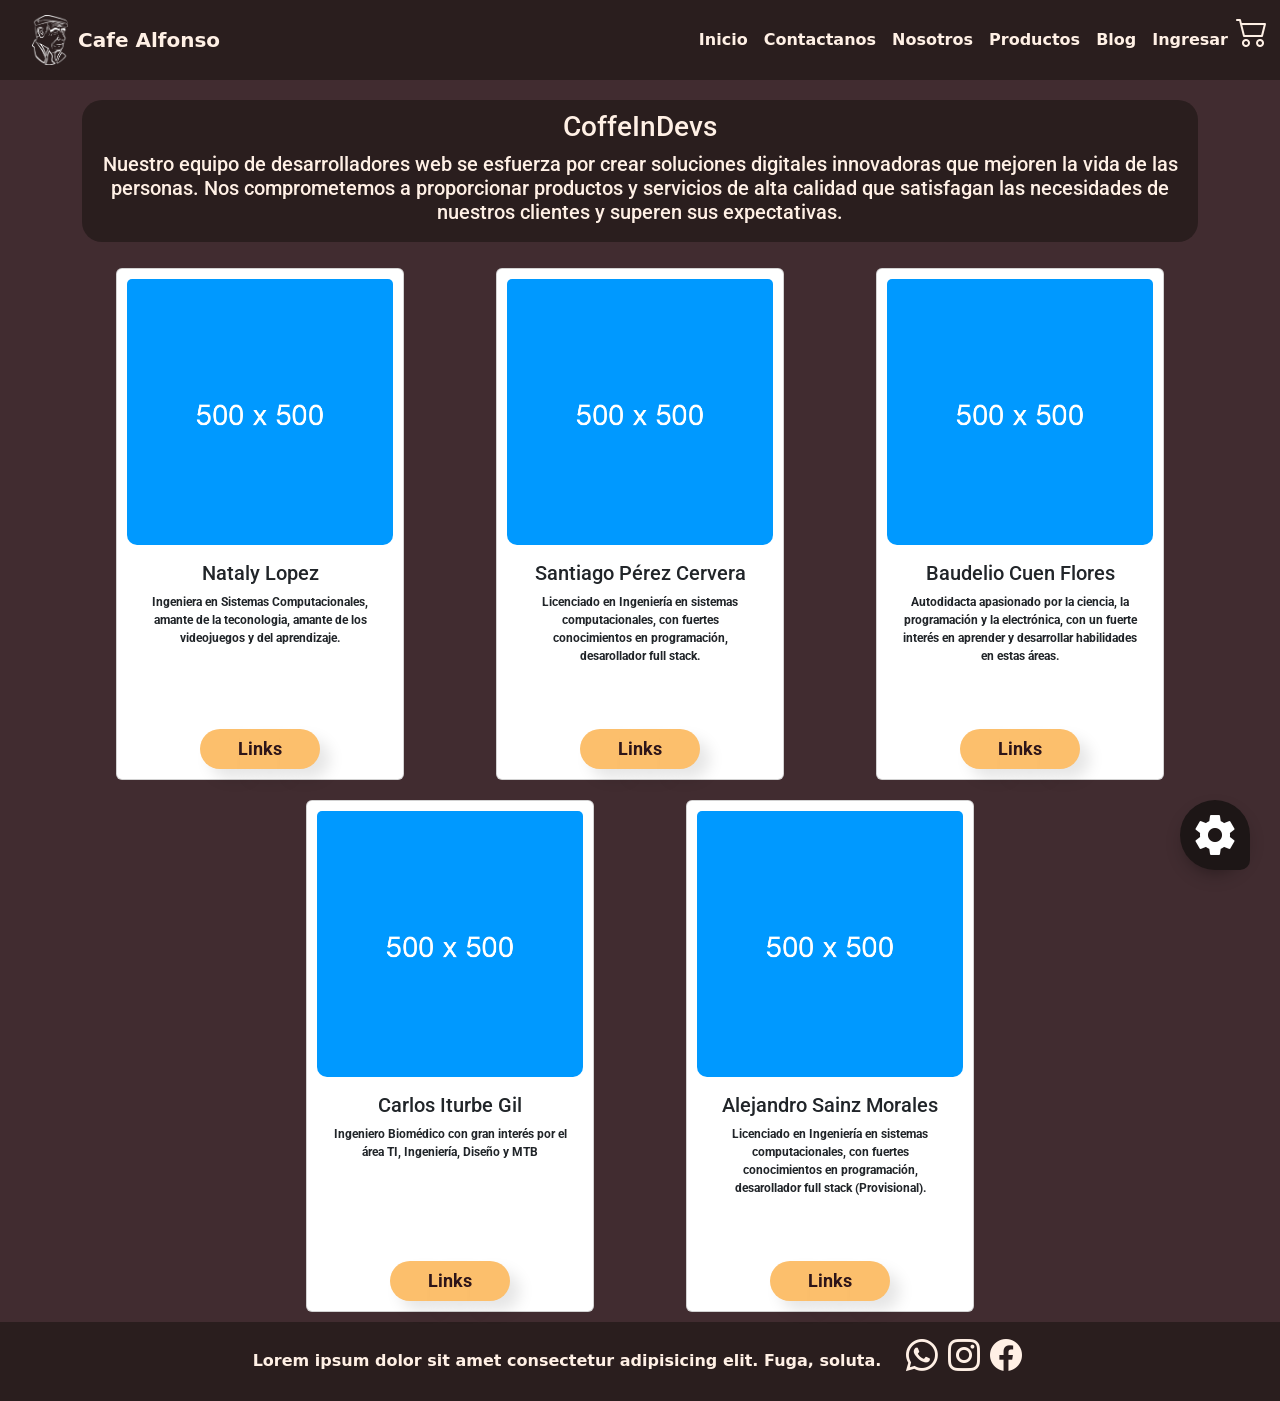
==== about.html @ beb1b1b4 "comentario link" ====
<!DOCTYPE html>
<html lang="en">

<head>
  <meta charset="UTF-8">
  <meta http-equiv="X-UA-Compatible" content="IE=edge">
  <meta name="viewport" content="width=device-width, initial-scale=1.0">

  <title>About</title>

  <!-- Bootstrap 5.3 -->
  <link href="https://cdn.jsdelivr.net/npm/bootstrap@5.3.0-alpha1/dist/css/bootstrap.min.css" rel="stylesheet"
    integrity="sha384-GLhlTQ8iRABdZLl6O3oVMWSktQOp6b7In1Zl3/Jr59b6EGGoI1aFkw7cmDA6j6gD" crossorigin="anonymous">

  <!-- Estilos CSS generales -->
  <link rel="stylesheet" href="styles/styles.css">

  <!-- Estilos CSS about -->
  <link rel="stylesheet" href="styles/about.css">

  <!-- Iconos bootstrap -->
  <!-- Example: <i class="bi-alarm"></i> -->
  <link rel="stylesheet" href="https://cdn.jsdelivr.net/npm/bootstrap-icons@1.3.0/font/bootstrap-icons.css">

  <!-- iconos font awesome -->
  <link rel="stylesheet" href="https://cdnjs.cloudflare.com/ajax/libs/font-awesome/6.3.0/css/all.min.css">
</head>

<body>

  <!-- div Navbar -->
  <div id="navbar"></div>

  <!-- div de titulo -->
  <div class="container container-about">
    <div class="row-title">
      <div class="col">
        <h3 id="title">CoffeInDevs</h1>
        <h5 id="subtitle">Nuestro equipo de desarrolladores web se esfuerza por crear soluciones digitales innovadoras que mejoren la vida de las personas. Nos comprometemos a proporcionar productos y servicios de alta calidad que satisfagan las necesidades de nuestros clientes y superen sus expectativas.</h3>
      </div>
    </div>
  </div>
  <!-- cierre div titulo -->

  <!-- Tarjetas de Participantes -->
  <div class="container container-about">
    <div class="row justify-content-center mt-3">
      <!-- carta de bootstrap Nataly -->
      <div class="col-lg-4 col-md-6 col-sm-12">
        <div class="card">
          <img src="./assets/img/500x500.png" class="card-img-top" alt="Imagen Nataly">
          <div class="card-body">
            <h5 class="card-title">Nataly Lopez</h5>
            <p class="card-text">Ingeniera en Sistemas Computacionales, amante de la teconologia, amante de los
              videojuegos y del aprendizaje.</p>
          </div>
          <!-- links -->
          <div class="links">
            <span>Links</span>
            <nav>
              <a href="https://github.com/nplopezs" target="_blank"><i class="fab fa-github"></i></a>
              <a href="https://www.linkedin.com/in/nataly-paulina-lopez-salazar/" target="_blank"><i class="fa-brands fa-linkedin"></i></a>
              <a href="https://github.com/nplopezs" target="_blank"><i class="fa-solid fa-link"></i></a>
            </nav>
          </div>
        </div>
      </div>

      <!-- carta de bootstrap Santiago-->
      <div class="col-lg-4 col-md-6 col-sm-12">
        <div class="card">
          <img src="./assets/img/500x500.png" class="card-img-top" alt="Imagen Santiago">
          <div class="card-body">
            <h5 class="card-title">Santiago Pérez Cervera</h5>
            <p class="card-text">Licenciado en Ingeniería en sistemas computacionales, con fuertes conocimientos en
              programación, desarollador full stack.
            </p>
          </div>

          <div class="links">
            <span>Links</span>
            <nav>
              <a href="https://github.com/SantiagoPerezCervera" target="_blank"><i class="fab fa-github"></i></a>
              <a href="https://www.linkedin.com/in/santiago-antonio-p%C3%A9rez-cervera/" target="_blank"><i class="fa-brands fa-linkedin"></i></a>
              <a href="https://github.com/SantiagoPerezCervera" target="_blank"><i class="fa-solid fa-link"></i></a>
            </nav>
          </div>
        </div>
      </div>

      <!-- carta de bootstrap Baudelio-->
      <div class="col-lg-4 col-md-6 col-sm-12">
        <div class="card">
          <img src="./assets/img/500x500.png" class="card-img-top" alt="Imagen Baudelio">
          <div class="card-body">
            <h5 class="card-title">Baudelio Cuen Flores</h5>
            <p class="card-text">Autodidacta apasionado por la ciencia, la programación y la electrónica, con un
              fuerte
              interés en aprender y desarrollar habilidades en estas áreas.</p>
          </div>

          <div class="links">
            <span>Links</span>
            <nav>
              <a href="https://github.com/baudeliocuen" target="_blank"><i class="fab fa-github"></i></a>
              <a href="https://www.linkedin.com/in/baudelio-cuen-205517265/" target="_blank"><i class="fa-brands fa-linkedin"></i></a>
              <a href="https://github.com/baudeliocuen" target="_blank"><i class="fa-solid fa-link"></i></a>
            </nav>
          </div>
        </div>
      </div>

      <!-- carta de bootstrap Carlos-->
      <div class="col-lg-4 col-md-6 col-sm-12">
        <div class="card">
          <img src="./assets/img/500x500.png" class="card-img-top" alt="Imagen Carlos">
          <div class="card-body">
            <h5 class="card-title">Carlos Iturbe Gil</h5>
            <p class="card-text">Ingeniero Biomédico con gran interés por el área TI, Ingeniería, Diseño y MTB</p>
          </div>
          
          <div class="links">
            <span>Links</span>
            <nav>
              <a href="https://github.com/megath12" target="_blank"><i class="fab fa-github"></i></a>
              <a href="https://www.linkedin.com/in/carlos-itgiv/" target="_blank"><i class="fa-brands fa-linkedin"></i></a>
              <a href="https://github.com/megath12" target="_blank"><i class="fa-solid fa-link"></i></a>
            </nav>
          </div>
        </div>
      </div>

        <!-- carta de bootstrap Alejandro-->
      <div class="col-lg-4 col-md-6 col-sm-12">
        <div class="card">
          <img src="./assets/img/500x500.png" class="card-img-top" alt="Imagen Alejandro">
          <div class="card-body">
            <h5 class="card-title">Alejandro Sainz Morales</h5>
            <p class="card-text">Licenciado en Ingeniería en sistemas computacionales, con fuertes conocimientos en
              programación, desarollador full stack (Provisional).</p>
          </div>
          
          <div class="links">
            <span>Links</span>
            <nav>
              <a href="https://github.com/AlexSainzM" target="_blank"><i class="fab fa-github"></i></a>
              <a href="https://www.linkedin.com/in/alejandro-sainz-ab5751137/" target="_blank"><i class="fa-brands fa-linkedin"></i></a>
              <a href="https://github.com/AlexSainzM" target="_blank"><i class="fa-solid fa-link"></i></a>
            </nav>
          </div>
        </div>
      </div>

    </div>
  </div><!-- cierre div Tarjetas de participantes-->

  <!-- Div footer -->
  <article></article>
  <div id="footer"></div>

  <!-- Script de about -->
  <script src="scripts/about.js"></script>

  <!-- Script para todos los archivos -->
  <script src="scripts/scripts.js"></script>

  <!-- Script Bootstrap 5.3 -->
  <script src="https://cdn.jsdelivr.net/npm/bootstrap@5.3.0-alpha1/dist/js/bootstrap.bundle.min.js"
    integrity="sha384-w76AqPfDkMBDXo30jS1Sgez6pr3x5MlQ1ZAGC+nuZB+EYdgRZgiwxhTBTkF7CXvN"
    crossorigin="anonymous"></script>
</body>

</html>
---- styles/styles.css ----
/* Cambiar o ocultar color del borde por defecto */
.border {
	border-color: red !important;
}

:root {
	--primary:#2a1e1e;
    --primary2:#412c30;
    --secondary:#EFB817;
    --secondary2:#fff0e5;
    --white:#FFFFFF;
    --black:#000000;
}

/* Aplicar estilo a todo elemento */
* {
	/* font-family: "Comic Sans MS", "Comic Sans"; */
    /* font-family: 'Ubuntu', sans-serif; */
	font-family: 'Playfair Display', ;
	font-weight: bold;

	/* debug */
	
	/* border: solid rgb(43, 255, 0) !important;
	color: rgb(255, 0, 0) !important;
	border-width: 1px !important; 
	background-color: white !important; */
}

/********************** BODY **********************/
body {
	/* Altura minima de toda la pantalla para que el footer este hasta abajo */
    min-height: 100vh;
    margin: 0;
	display: flex;
    flex-direction: column;
	background-color: var(--primary2);
}

/* Dummy div entre navbar y footter que se expande parue el */
article {
    flex: 1;
}


/********************** NAVBAR **********************/
.navbar {
	background-color: var(--primary);
}

.nav-link {
	color: var(--secondary2);
}

.nav-link:hover {
	color: var(--white);
}

.navbar-brand{
	color: var(--secondary2);
}

.navbar-brand:hover {
	color: #c5c5c5;
}

.nav-icon {
	color: var(--secondary2);
	font-size: 32px;
	margin-bottom: 16px;
}

.nav-icon:hover {
	color: var(--white);
}


/********************** FOOTER **********************/

/* Aplica estilo a la clase footer */
.footer {
	background-color: var(--primary);

	display: flex;

	flex-direction: row;

	padding: 5px;

	/* Central horizontal */
	margin: auto;
}

/* Contiene un div de texto y div de logos cambia a flex columna en anchos pequenos */
.footer .container {
	display: flex;

	/* Cuando el ancho se pequeno este valor cambia a column */
	flex-direction: row;

	/* Centra los hijos verticalmente */
	align-items: center;

	/* Magica linea que centra los hijos horizontalmente */
	justify-content: center;
}

/* Aplica estilo al texto en el footter */
.footer-text p {
	/* Centra horizontalmente el texto */
	text-align: center;

	/* Centra verticalmente el texto */
	margin: auto;
}

.footer-text {
	/* Color de texto */
	color: var(--secondary2);

	/* Sepracion entre el texto y los logos */
	margin-right: 20px;
}

.footer-logos {
	display: flex;
}

/* Iconos con link en el footer */
.footer a {
	color: var(--secondary2);
	font-size: 32px;
	margin: 5px;
	margin-bottom: 16px;
}

.footer a:hover {
	color: var(--white);
}

.navbar-brand {
	margin-left: 20px;
	display: flex;
}

.navbar-brand p {
	margin: auto;
	margin-left: 10px;
}



/* Footer responsivo */
@media (max-width: 600px) {
	.footer .container {
		flex-direction: column;
	}
}

@media (max-width: 350px) {
	.navbar-brand p {
		display: none;
	}
}



/* contendor general de todo el fab */
.fab-container {
    display: flex;
    flex-direction: column;
    justify-content: flex-end;
    align-items: center;
    user-select: none;
    position: fixed;
    bottom: 30px;
    right: 30px;
}

/* se expanda a toda la pantalla vertical para mantener el float button abierto */
.fab-container:hover {
    height: 100%;
}

/* mueve los iconos en zindex -1 para mostrarlos */
.fab-container:hover .sub-button:nth-child(2) {
    transform: translateY(-80px);
}
.fab-container:hover .sub-button:nth-child(3) {
    transform: translateY(-140px);
}
.fab-container:hover .sub-button:nth-child(4) {
    transform: translateY(-200px);
}
.fab-container:hover .sub-button:nth-child(5) {
    transform: translateY(-260px);
}
.fab-container:hover .sub-button:nth-child(6) {
    transform: translateY(-320px);
}

/* estilos boton principal */
.fab-container .fab {
    position: relative;
    height: 70px;
    width: 70px;
    background-color: #1d1616;
    border-radius: 50%;
    /* siempre por delante */
    z-index: 2;
}

/* que sera ::before? */
/* para que sirve inherit? me imagino que hereda el color de fondo?*/
/* diferencias entre absolute y relative */
/* esto es como un quadrante para hacer el diseño  */
.fab-container .fab::before {
    content: " ";
    /* 3 linea magicas que mueven el cuadrate a donde sea */
    position: absolute;
    bottom: 0;
    right: 0;
    height: 35px;
    width: 35px;
    background-color: inherit;
    /* que estilo eee */
    border-radius: 0 0 10px 0;
    z-index: -1;
}

/* estilos de botons principal */
.fab-container .fab .fab-content {
    display: flex;
    align-items: center;
    justify-content: center;
    height: 100%;
    width: 100%;
    border-radius: 50%;
}

/* icono princial estilos */
.fab-container .fab .fab-content .material-icons {
    color: white;
    font-size: 48px;
}

/* estilos de los botones ocultos */
.fab-container .sub-button {
    position: absolute;
    display: flex;
    align-items: center;
    justify-content: center;
    /* ni idea porque estan chuecos pero esta 2 lineas los arregla */
    bottom: 10px;
    right: 10px; /*incesario porque default es auto al parecer*/
    height: 50px;
    width: 50px;
    background-color: #1d1616;
    border-radius: 50%;
    /* magica linea para las animaciones */
    transition: all 0.3s ease;
}

/* cuando se encuentra sobre los ocultos el cursor cambia a pointer */
.fab-container .sub-button:hover {
    cursor: pointer;
}

/* iconos ocultos que se expanden blancos */
.fab-container .sub-button .material-icons {
    /* color con rgb */
    color: rgb(255, 255, 255);
    /* curiosamente los iconos aparecen un poco arriba con esto se arregla */
    /* padding-top: 6px; */
}
---- styles/about.css ----
@import url(https://fonts.googleapis.com/css?family=Roboto:700);

.container-about {
    /* background-color: #2E151A; */
    font-family: "Roboto";
    text-align: center;
    font-size: 12px;
}

img {
    border-radius: 10px;
}

/*Estilo del titulo*/
.row-title {
    text-align: center;
    background-color: var(--primary);;
    border-radius: 20px;
    /*  margin-left: 150px;
    margin-right: 150px; */
    margin-top: 20px;
    font-size: 12px;
    padding: 10px;
    color: var(--secondary2);
}

.card {
    /* Centrar cartas adentro de su div*/
    margin: 10px auto;
    padding: 10px;
    width: 18rem;
    height: 32rem;
    /* margin-top: 20px; */
}

/* div class links */
.links {
    position: absolute;
    width: 200px;
    left: 50%;
    margin-left: -100px;
    top: 100%;
    /* Margen de lo que mide verticalmente*/
    margin-top: -50px;
    /* border-radius: 80px; */
}

/* Span que es hijo de class links (texto links)*/
.links span {
    /* tamano span */
    width: 200px;
    /* posicion texto en vertical */
    line-height: 40px;
    display: inline-block;
    font-weight: 700;
    /* text-transform: uppercase; */
    position: absolute;
    /* Centra texto */
    left: 50%;
    margin-left: -100px;
    /* mostrar texto */
    opacity: 1;
    /* Animacion hover */
    transition: opacity 0.3s ease-in-out;
    pointer-events: none;
    /* Color texto */
    color: #2e1519;
    font-size: 18px;

}

/* Normalmente estan ocultos los iconos haciendo su tamano 0 */
.links nav {
    font-size: 0;
}

/* Borde rendondeado primer link github rojo*/
.links a:nth-child(1) {
    border-top-left-radius: 40px;
    border-bottom-left-radius: 40px;
    margin-left: 0;
}

/* Borde rendondeado tercer link link verde*/
.links a:nth-child(3) {
    border-top-right-radius: 40px;
    border-bottom-right-radius: 40px;
    margin-left: 0;
}

/* Hover primer link cambia a rojo */
.links a:nth-child(1):hover {
    background-color: #ea4335;
}

/* Hover primer link cambia a negro */
.links a:nth-child(2):hover {
    background-color: #050608;
}

/* Hover primer link cambia a verde */
.links a:nth-child(3):hover {
    background-color: #39b300;
}


/* Opacity entre 0 y 1, vuelve invisible el texto links */
.links:hover span,
.links.hover span {
    opacity: 0;
}

/* a normal */
.links a {
    line-height: 40px;
    width: 40px;
    text-align: center;
    display: inline-block;
    background: #fcbf6c;
    /* background: linear-gradient(180deg, #fcbf6c, #fcbf6c); */
    color: #ffffff;
    opacity: 1;
    transition: all 0.2s ease-in-out;
    margin: 0 0px;
    box-shadow: 10px 10px 15px rgba(0, 0, 0, 0.1);
}

/* a hover */
.links:hover a {
    margin: 0 10px;
    color: #413838;
    font-size: 28px;
    border-radius: 50%;
    background: #ffffff15;
    box-shadow: 0 10px 25px rgba(0, 0, 0, 0.1);
    backdrop-filter: blur(2px);
}

/* Cambia los iconos de a color hover blaco para hacer constraste */
.links:hover a:hover {
    color: #ffffff;
}
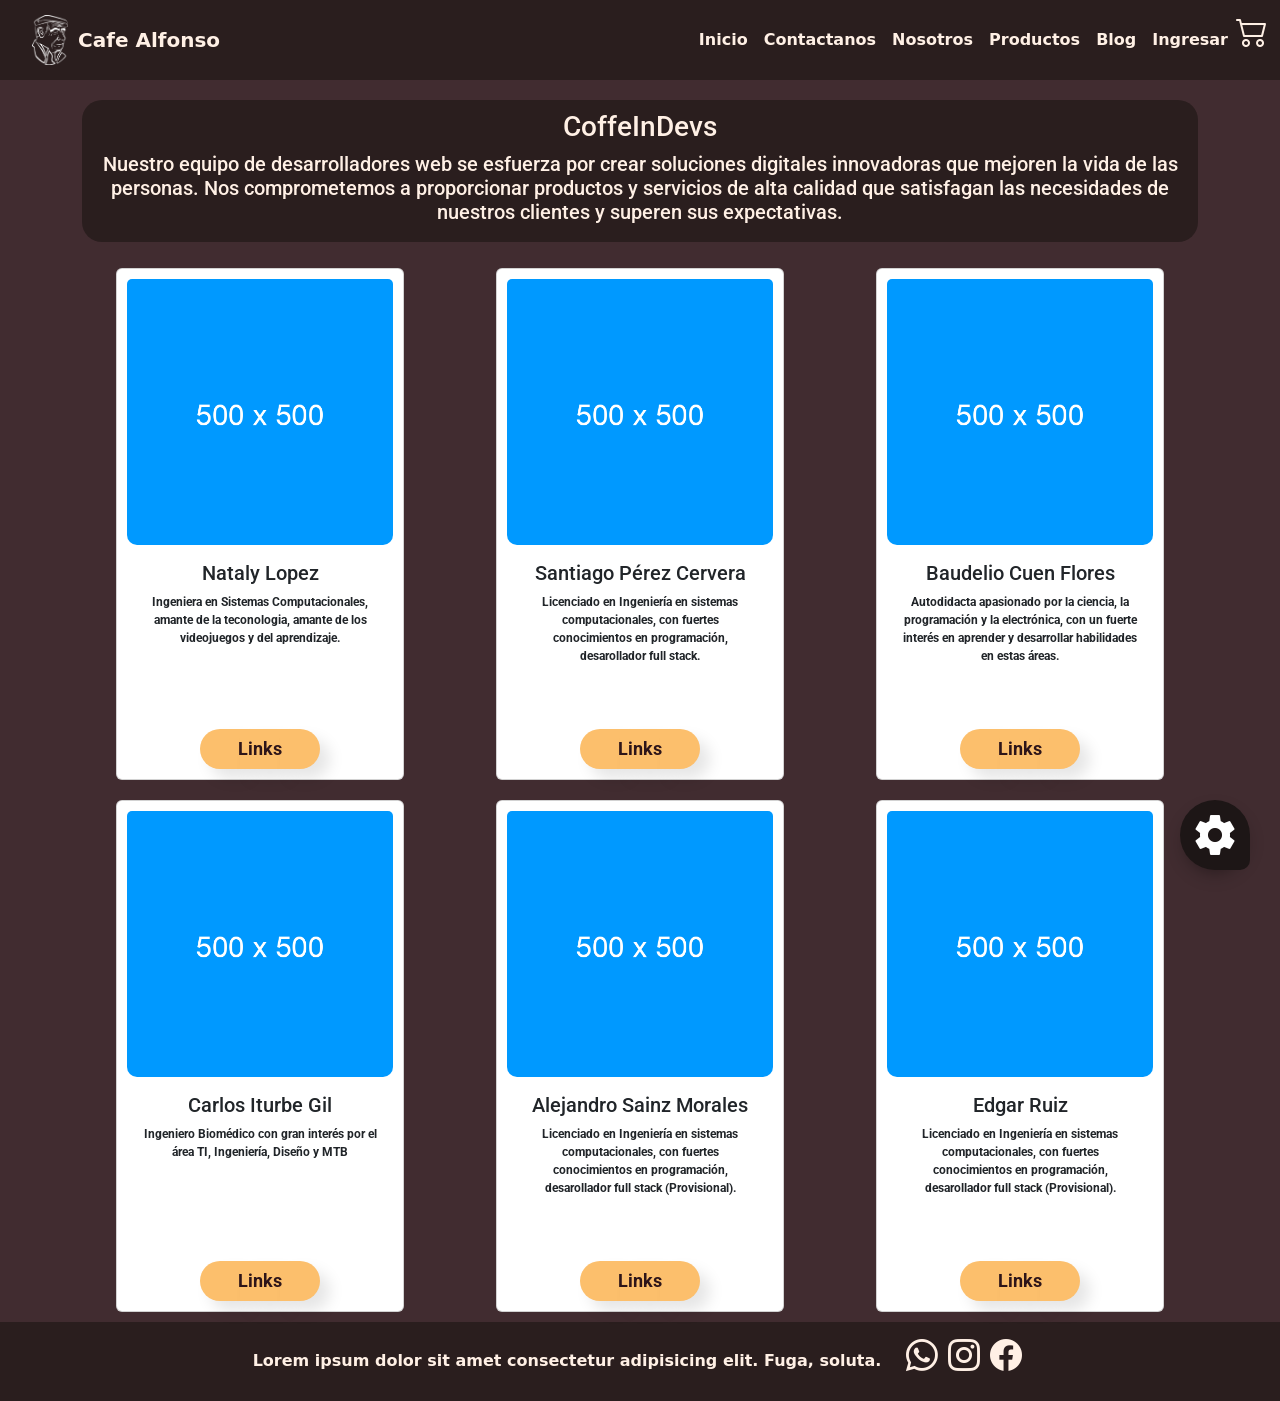
==== commit b31ffb93: "Tarjeta Edgar" ====
--- a/about.html
+++ b/about.html
@@ -151,7 +151,28 @@
         </div>
       </div>
 
-    </div>
+      <!-- carta de bootstrap Edgar-->
+      <div class="col-lg-4 col-md-6 col-sm-12">
+        <div class="card">
+          <img src="./assets/img/500x500.png" class="card-img-top" alt="Imagen Alejandro">
+          <div class="card-body">
+            <h5 class="card-title">Edgar Ruiz</h5>
+            <p class="card-text">Licenciado en Ingeniería en sistemas computacionales, con fuertes conocimientos en
+              programación, desarollador full stack (Provisional).</p>
+          </div>
+          
+          <div class="links">
+            <span>Links</span>
+            <nav>
+              <a href="https://github.com/AlexSainzM" target="_blank"><i class="fab fa-github"></i></a>
+              <a href="https://www.linkedin.com/in/alejandro-sainz-ab5751137/" target="_blank"><i class="fa-brands fa-linkedin"></i></a>
+              <a href="https://github.com/AlexSainzM" target="_blank"><i class="fa-solid fa-link"></i></a>
+            </nav>
+          </div>
+        </div>
+      </div>
+
+    </div> <!-- Cierre de row -->
   </div><!-- cierre div Tarjetas de participantes-->
 
   <!-- Div footer -->
--- a/styles/styles.css
+++ b/styles/styles.css
@@ -272,4 +272,4 @@
     color: rgb(255, 255, 255);
     /* curiosamente los iconos aparecen un poco arriba con esto se arregla */
     /* padding-top: 6px; */
-}+}
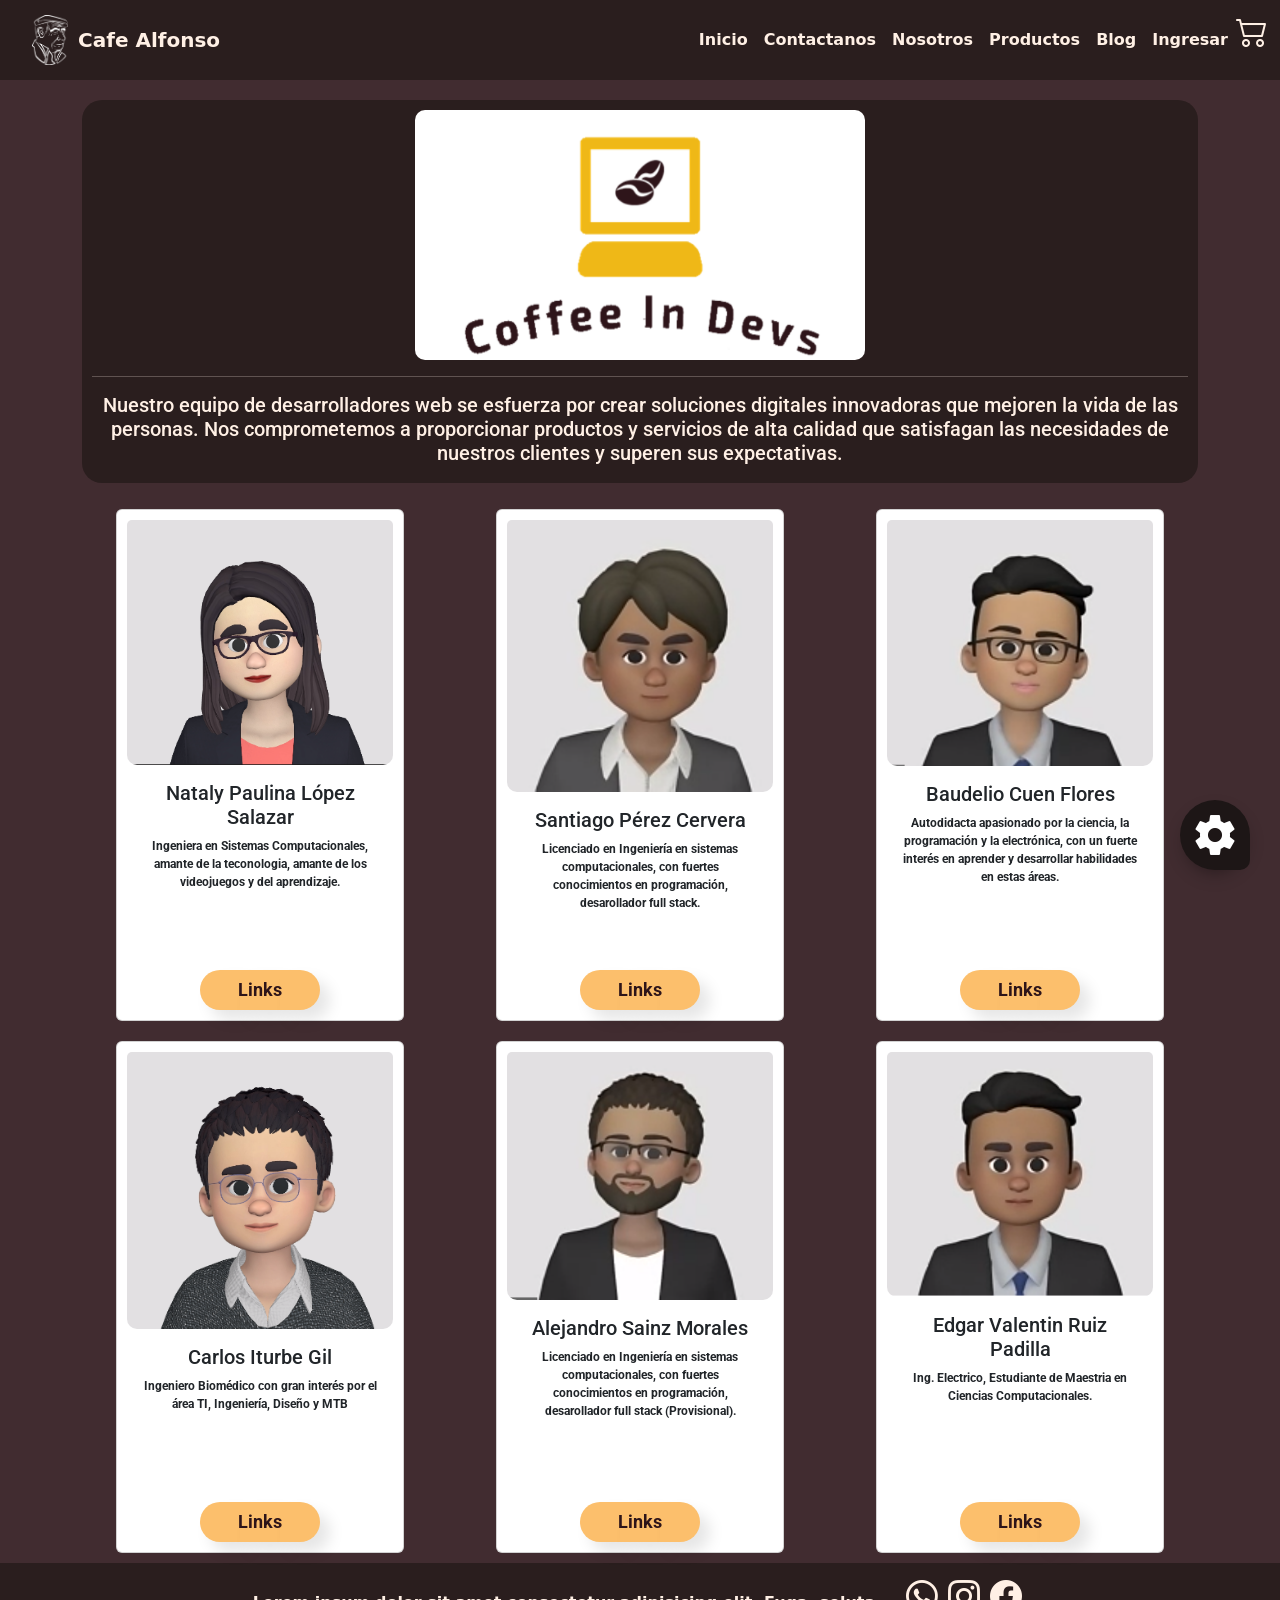
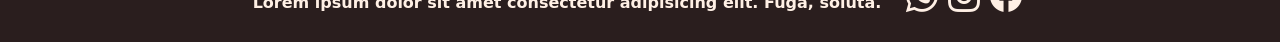
==== commit 44bf26e7: "actualizacion en about" ====
--- a/about.html
+++ b/about.html
@@ -35,7 +35,9 @@
   <div class="container container-about">
     <div class="row-title">
       <div class="col">
-        <h3 id="title">CoffeInDevs</h1>
+        <!-- <h3 id="title">CoffeInDevs</h1> -->
+        <img src = "./assets/img/logo-cid-blanco.png" id="logo-cid" alt="logo de CoffeInDevs">
+        <hr>
         <h5 id="subtitle">Nuestro equipo de desarrolladores web se esfuerza por crear soluciones digitales innovadoras que mejoren la vida de las personas. Nos comprometemos a proporcionar productos y servicios de alta calidad que satisfagan las necesidades de nuestros clientes y superen sus expectativas.</h3>
       </div>
     </div>
@@ -48,9 +50,9 @@
       <!-- carta de bootstrap Nataly -->
       <div class="col-lg-4 col-md-6 col-sm-12">
         <div class="card">
-          <img src="./assets/img/500x500.png" class="card-img-top" alt="Imagen Nataly">
+          <img src="./assets/img/about/nataly.png" class="card-img-top" alt="Imagen Nataly">
           <div class="card-body">
-            <h5 class="card-title">Nataly Lopez</h5>
+            <h5 class="card-title">Nataly Paulina López Salazar</h5>
             <p class="card-text">Ingeniera en Sistemas Computacionales, amante de la teconologia, amante de los
               videojuegos y del aprendizaje.</p>
           </div>
@@ -69,7 +71,7 @@
       <!-- carta de bootstrap Santiago-->
       <div class="col-lg-4 col-md-6 col-sm-12">
         <div class="card">
-          <img src="./assets/img/500x500.png" class="card-img-top" alt="Imagen Santiago">
+          <img src="./assets/img/about/santiago.png" class="card-img-top" alt="Imagen Santiago">
           <div class="card-body">
             <h5 class="card-title">Santiago Pérez Cervera</h5>
             <p class="card-text">Licenciado en Ingeniería en sistemas computacionales, con fuertes conocimientos en
@@ -91,7 +93,7 @@
       <!-- carta de bootstrap Baudelio-->
       <div class="col-lg-4 col-md-6 col-sm-12">
         <div class="card">
-          <img src="./assets/img/500x500.png" class="card-img-top" alt="Imagen Baudelio">
+          <img src="./assets/img/about/baudelio.png" class="card-img-top" alt="Imagen Baudelio">
           <div class="card-body">
             <h5 class="card-title">Baudelio Cuen Flores</h5>
             <p class="card-text">Autodidacta apasionado por la ciencia, la programación y la electrónica, con un
@@ -113,7 +115,7 @@
       <!-- carta de bootstrap Carlos-->
       <div class="col-lg-4 col-md-6 col-sm-12">
         <div class="card">
-          <img src="./assets/img/500x500.png" class="card-img-top" alt="Imagen Carlos">
+          <img src="./assets/img/about/carlos.png" class="card-img-top" alt="Imagen Carlos">
           <div class="card-body">
             <h5 class="card-title">Carlos Iturbe Gil</h5>
             <p class="card-text">Ingeniero Biomédico con gran interés por el área TI, Ingeniería, Diseño y MTB</p>
@@ -133,7 +135,7 @@
         <!-- carta de bootstrap Alejandro-->
       <div class="col-lg-4 col-md-6 col-sm-12">
         <div class="card">
-          <img src="./assets/img/500x500.png" class="card-img-top" alt="Imagen Alejandro">
+          <img src="./assets/img/about/alex.png" class="card-img-top" alt="Imagen Alejandro">
           <div class="card-body">
             <h5 class="card-title">Alejandro Sainz Morales</h5>
             <p class="card-text">Licenciado en Ingeniería en sistemas computacionales, con fuertes conocimientos en
@@ -154,19 +156,18 @@
       <!-- carta de bootstrap Edgar-->
       <div class="col-lg-4 col-md-6 col-sm-12">
         <div class="card">
-          <img src="./assets/img/500x500.png" class="card-img-top" alt="Imagen Alejandro">
+          <img src="./assets/img/about/edgar.png" class="card-img-top" alt="Imagen Edgar">
           <div class="card-body">
-            <h5 class="card-title">Edgar Ruiz</h5>
-            <p class="card-text">Licenciado en Ingeniería en sistemas computacionales, con fuertes conocimientos en
-              programación, desarollador full stack (Provisional).</p>
+            <h5 class="card-title">Edgar Valentin Ruiz Padilla</h5>
+            <p class="card-text">Ing. Electrico, Estudiante de Maestria en Ciencias Computacionales.</p>
           </div>
           
           <div class="links">
             <span>Links</span>
             <nav>
-              <a href="https://github.com/AlexSainzM" target="_blank"><i class="fab fa-github"></i></a>
-              <a href="https://www.linkedin.com/in/alejandro-sainz-ab5751137/" target="_blank"><i class="fa-brands fa-linkedin"></i></a>
-              <a href="https://github.com/AlexSainzM" target="_blank"><i class="fa-solid fa-link"></i></a>
+              <a href="https://github.com/EdgarVRP" target="_blank"><i class="fab fa-github"></i></a>
+              <a href="https://www.linkedin.com/in/edgarvrp/" target="_blank"><i class="fa-brands fa-linkedin"></i></a>
+              <a href="https://github.com/EdgarVRP" target="_blank"><i class="fa-solid fa-link"></i></a>
             </nav>
           </div>
         </div>
--- a/styles/about.css
+++ b/styles/about.css
@@ -22,6 +22,12 @@
     font-size: 12px;
     padding: 10px;
     color: var(--secondary2);
+}
+
+/* logo del equipo  */
+#logo-cid{
+    height: 250px;
+    width: 450px;
 }
 
 .card {
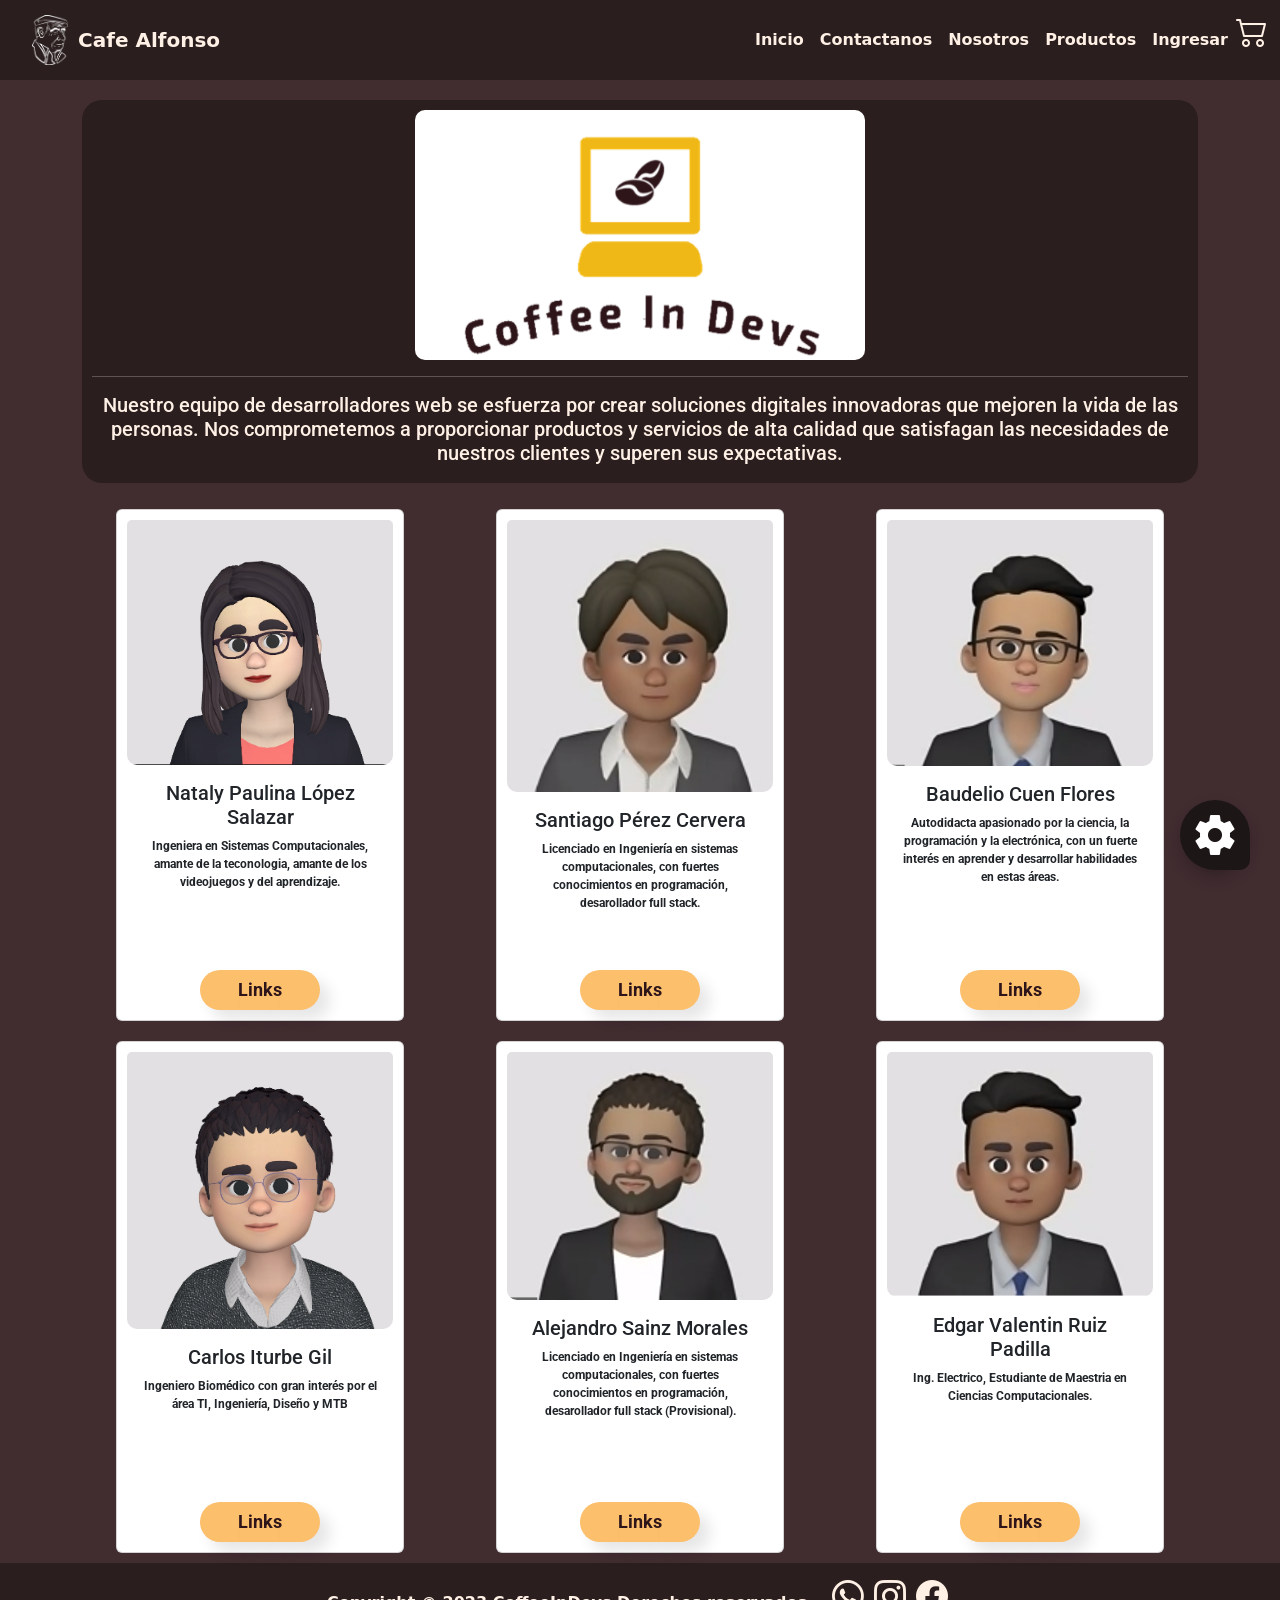
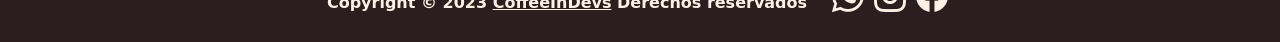
==== commit ae5ce9fb: "Se realizaron cambios al carrito" ====
--- a/about.html
+++ b/about.html
@@ -29,7 +29,7 @@
 <body>
 
   <!-- div Navbar -->
-  <div id="navbar"></div>
+  <div id="navbar" class="sticky-top"></div>
 
   <!-- div de titulo -->
   <div class="container container-about">
--- a/styles/styles.css
+++ b/styles/styles.css
@@ -1,7 +1,7 @@
 /* Cambiar o ocultar color del borde por defecto */
-.border {
+/* .border {
 	border-color: red !important;
-}
+} */
 
 :root {
 	--primary:#2a1e1e;
@@ -74,6 +74,38 @@
 	color: var(--white);
 }
 
+#nav-cart-container {
+    display: flex;
+    position: relative;
+    color: white;
+    /* bottom: 8px; */
+}
+
+/* Estilos del contador de productos en el carrito */
+#nav-cart-count {
+    /* Libre posicion en el div */
+    position: absolute;
+    /* Color de texto */
+    color: black;
+    /* Central texto horizontalmente en el circulo */
+    text-align: center;
+    /* Diametro del circulo */
+    height: 20px;
+    width: 20px;
+    /* Color de circulo */
+    background-color: yellow;
+    /* Cuadrado a circulo */
+    border-radius: 16px;
+    /* Centrar verticalmente texto en el circulo */
+    line-height: 19px;
+    /* Mover el indicador */
+    margin-top: 8px;
+    margin-left: 20px;
+    /* Tamaño de la fuente */
+    font-size: 16px;
+}
+
+
 
 /********************** FOOTER **********************/
 
@@ -106,12 +138,16 @@
 }
 
 /* Aplica estilo al texto en el footter */
-.footer-text p {
+.footer-text p,
+.footer-text p a{
 	/* Centra horizontalmente el texto */
 	text-align: center;
 
 	/* Centra verticalmente el texto */
 	margin: auto;
+
+    font-size: 16px !important;
+
 }
 
 .footer-text {
@@ -198,6 +234,8 @@
 .fab-container:hover .sub-button:nth-child(6) {
     transform: translateY(-320px);
 }
+
+/********************** FAB DARK-LIGHT MODE **********************/
 
 /* estilos boton principal */
 .fab-container .fab {
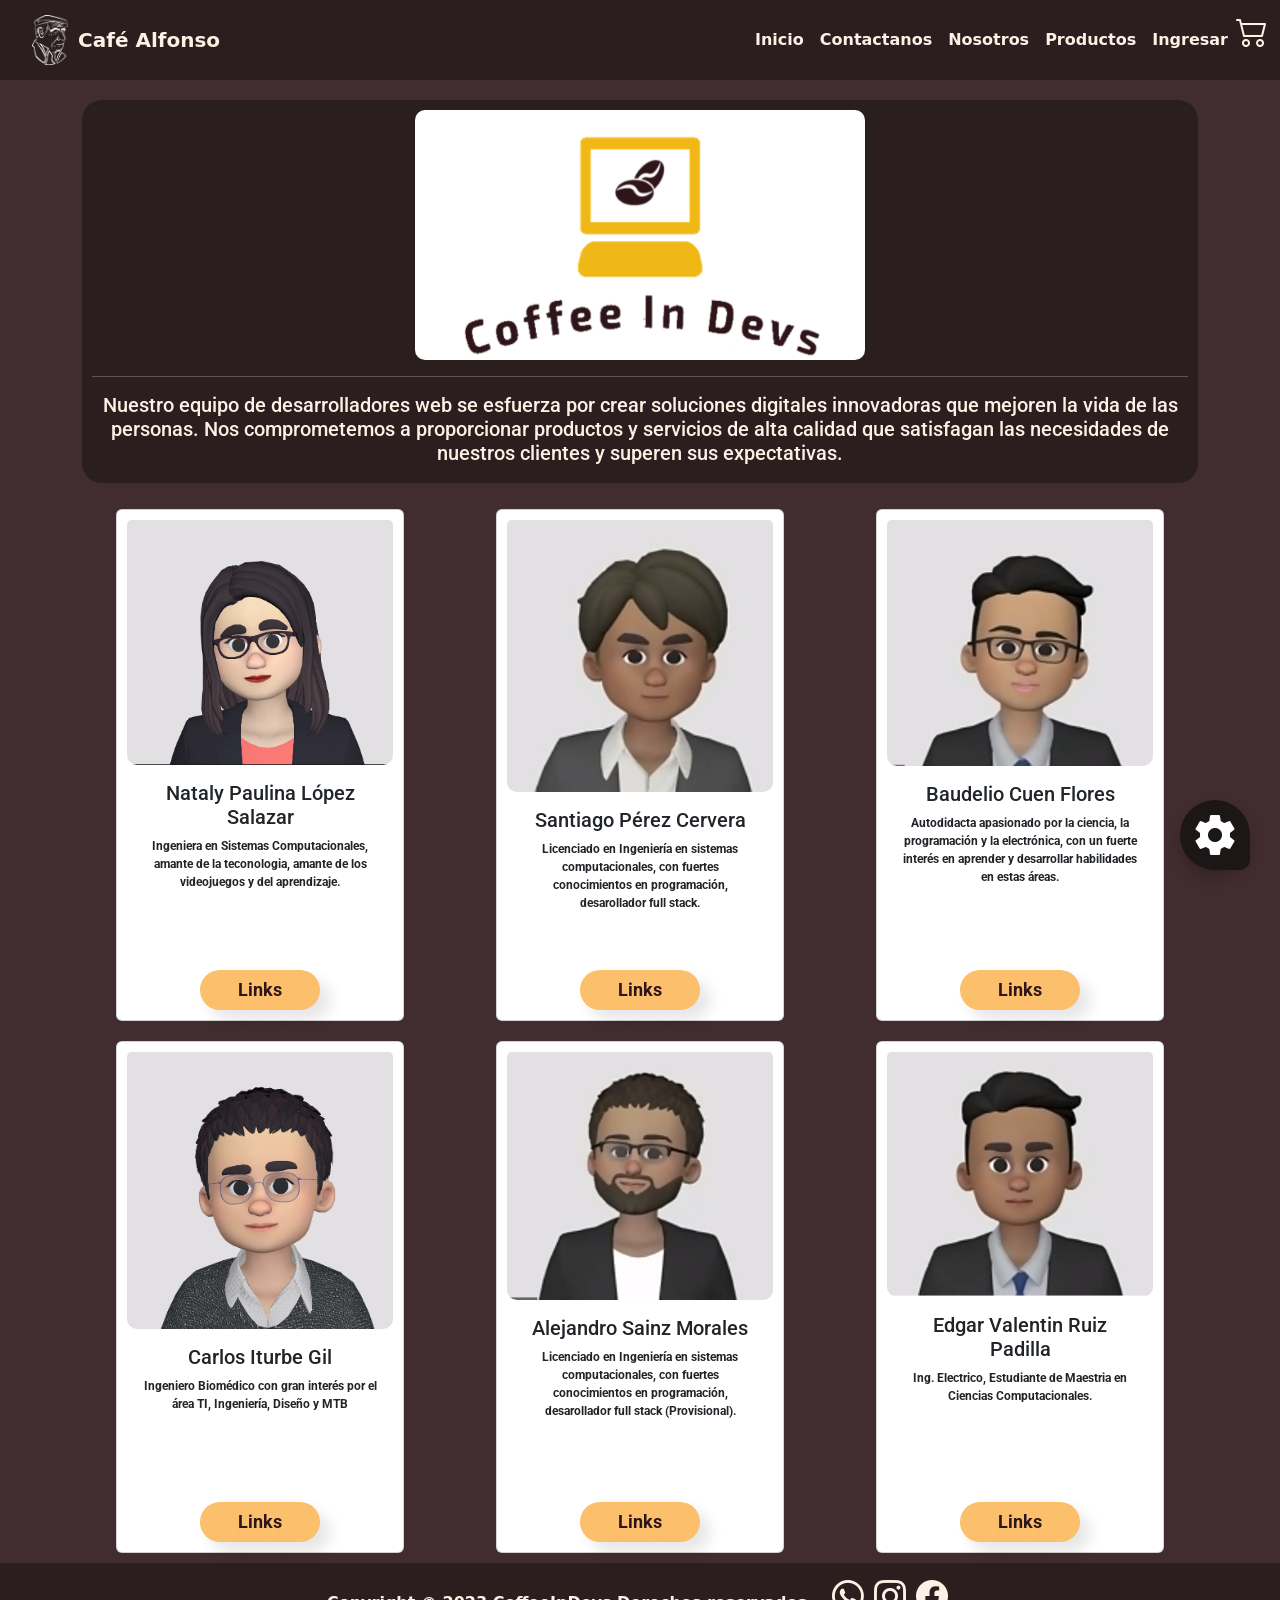
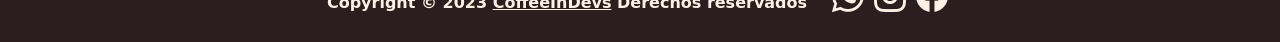
==== commit 35279e7d: "Se actualizo carrito" ====
--- a/about.html
+++ b/about.html
@@ -6,7 +6,7 @@
   <meta http-equiv="X-UA-Compatible" content="IE=edge">
   <meta name="viewport" content="width=device-width, initial-scale=1.0">
 
-  <title>About</title>
+  <title>Nosotros</title>
 
   <!-- Bootstrap 5.3 -->
   <link href="https://cdn.jsdelivr.net/npm/bootstrap@5.3.0-alpha1/dist/css/bootstrap.min.css" rel="stylesheet"
--- a/styles/styles.css
+++ b/styles/styles.css
@@ -4,24 +4,25 @@
 } */
 
 :root {
-	--primary:#2a1e1e;
-    --primary2:#412c30;
-    --secondary:#EFB817;
-    --secondary2:#fff0e5;
-    --white:#FFFFFF;
-    --black:#000000;
-}
+    --primary: #2a1e1e;
+    --primary2: #412c30;
+    --secondary: #EFB817;
+    --secondary2: #fff0e5;
+    --white: #FFFFFF;
+    --black: #000000;
+}
+
 
 /* Aplicar estilo a todo elemento */
 * {
-	/* font-family: "Comic Sans MS", "Comic Sans"; */
+    /* font-family: "Comic Sans MS", "Comic Sans"; */
     /* font-family: 'Ubuntu', sans-serif; */
-	font-family: 'Playfair Display', ;
-	font-weight: bold;
-
-	/* debug */
-	
-	/* border: solid rgb(43, 255, 0) !important;
+    font-family: 'Playfair Display', ;
+    font-weight: bold;
+
+    /* debug */
+
+    /* border: solid rgb(43, 255, 0) !important;
 	color: rgb(255, 0, 0) !important;
 	border-width: 1px !important; 
 	background-color: white !important; */
@@ -29,12 +30,12 @@
 
 /********************** BODY **********************/
 body {
-	/* Altura minima de toda la pantalla para que el footer este hasta abajo */
+    /* Altura minima de toda la pantalla para que el footer este hasta abajo */
     min-height: 100vh;
     margin: 0;
-	display: flex;
+    display: flex;
     flex-direction: column;
-	background-color: var(--primary2);
+    background-color: var(--primary2);
 }
 
 /* Dummy div entre navbar y footter que se expande parue el */
@@ -45,33 +46,33 @@
 
 /********************** NAVBAR **********************/
 .navbar {
-	background-color: var(--primary);
+    background-color: var(--primary);
 }
 
 .nav-link {
-	color: var(--secondary2);
+    color: var(--secondary2);
 }
 
 .nav-link:hover {
-	color: var(--white);
-}
-
-.navbar-brand{
-	color: var(--secondary2);
+    color: var(--white);
+}
+
+.navbar-brand {
+    color: var(--secondary2);
 }
 
 .navbar-brand:hover {
-	color: #c5c5c5;
+    color: #c5c5c5;
 }
 
 .nav-icon {
-	color: var(--secondary2);
-	font-size: 32px;
-	margin-bottom: 16px;
+    color: var(--secondary2);
+    font-size: 32px;
+    margin-bottom: 16px;
 }
 
 .nav-icon:hover {
-	color: var(--white);
+    color: var(--white);
 }
 
 #nav-cart-container {
@@ -111,92 +112,92 @@
 
 /* Aplica estilo a la clase footer */
 .footer {
-	background-color: var(--primary);
-
-	display: flex;
-
-	flex-direction: row;
-
-	padding: 5px;
-
-	/* Central horizontal */
-	margin: auto;
+    background-color: var(--primary);
+
+    display: flex;
+
+    flex-direction: row;
+
+    padding: 5px;
+
+    /* Central horizontal */
+    margin: auto;
 }
 
 /* Contiene un div de texto y div de logos cambia a flex columna en anchos pequenos */
 .footer .container {
-	display: flex;
-
-	/* Cuando el ancho se pequeno este valor cambia a column */
-	flex-direction: row;
-
-	/* Centra los hijos verticalmente */
-	align-items: center;
-
-	/* Magica linea que centra los hijos horizontalmente */
-	justify-content: center;
+    display: flex;
+
+    /* Cuando el ancho se pequeno este valor cambia a column */
+    flex-direction: row;
+
+    /* Centra los hijos verticalmente */
+    align-items: center;
+
+    /* Magica linea que centra los hijos horizontalmente */
+    justify-content: center;
 }
 
 /* Aplica estilo al texto en el footter */
 .footer-text p,
-.footer-text p a{
-	/* Centra horizontalmente el texto */
-	text-align: center;
-
-	/* Centra verticalmente el texto */
-	margin: auto;
+.footer-text p a {
+    /* Centra horizontalmente el texto */
+    text-align: center;
+
+    /* Centra verticalmente el texto */
+    margin: auto;
 
     font-size: 16px !important;
 
 }
 
 .footer-text {
-	/* Color de texto */
-	color: var(--secondary2);
-
-	/* Sepracion entre el texto y los logos */
-	margin-right: 20px;
+    /* Color de texto */
+    color: var(--secondary2);
+
+    /* Sepracion entre el texto y los logos */
+    margin-right: 20px;
 }
 
 .footer-logos {
-	display: flex;
+    display: flex;
 }
 
 /* Iconos con link en el footer */
 .footer a {
-	color: var(--secondary2);
-	font-size: 32px;
-	margin: 5px;
-	margin-bottom: 16px;
+    color: var(--secondary2);
+    font-size: 32px;
+    margin: 5px;
+    margin-bottom: 16px;
 }
 
 .footer a:hover {
-	color: var(--white);
+    color: var(--white);
 }
 
 .navbar-brand {
-	margin-left: 20px;
-	display: flex;
+    margin-left: 20px;
+    display: flex;
 }
 
 .navbar-brand p {
-	margin: auto;
-	margin-left: 10px;
+    margin: auto;
+    margin-left: 10px;
 }
 
 
 
 /* Footer responsivo */
 @media (max-width: 600px) {
-	.footer .container {
-		flex-direction: column;
-	}
+    .footer .container {
+        flex-direction: column;
+    }
 }
 
 @media (max-width: 350px) {
-	.navbar-brand p {
-		display: none;
-	}
+    .navbar-brand p {
+        display: none;
+    }
 }
 
 
@@ -222,15 +223,19 @@
 .fab-container:hover .sub-button:nth-child(2) {
     transform: translateY(-80px);
 }
+
 .fab-container:hover .sub-button:nth-child(3) {
     transform: translateY(-140px);
 }
+
 .fab-container:hover .sub-button:nth-child(4) {
     transform: translateY(-200px);
 }
+
 .fab-container:hover .sub-button:nth-child(5) {
     transform: translateY(-260px);
 }
+
 .fab-container:hover .sub-button:nth-child(6) {
     transform: translateY(-320px);
 }
@@ -290,7 +295,8 @@
     justify-content: center;
     /* ni idea porque estan chuecos pero esta 2 lineas los arregla */
     bottom: 10px;
-    right: 10px; /*incesario porque default es auto al parecer*/
+    right: 10px;
+    /*incesario porque default es auto al parecer*/
     height: 50px;
     width: 50px;
     background-color: #1d1616;
@@ -311,3 +317,73 @@
     /* curiosamente los iconos aparecen un poco arriba con esto se arregla */
     /* padding-top: 6px; */
 }
+
+/*Estilos formulario*/
+
+/* Estilo de alertas de formulario de informacion incorrecta */
+.warning {
+    text-align: center;
+    color: #EFB817 !important;
+    visibility: hidden;
+    font-size: 16px;
+    margin: 0px;
+}
+
+/* Revisar el uso de important */
+.form-input {
+    border-radius: 10px;
+    background-color: var(--secondary2) !important;
+    color: var(--black) !important;
+    /* background-color: rebeccapurple; */
+}
+
+
+.form-label {
+    color: white !important;
+    margin: 0 0 0 8px;
+}
+
+/* Estilos de botons de enviar */
+.button {
+    width: 125px;
+    height: 45px;
+    border-radius: 10px;
+    background-color: var(--primary2);
+    border-color: white;
+    color: #fcbf6b;
+    margin: 8px;
+}
+
+.small-button {
+    height: 45px;
+    width: 45px;
+    margin: 8px;
+    
+    font-size: 24px;
+    border-radius: 10px;
+    background-color: var(--primary2);
+    border-color: white;
+    color: #fcbf6b;
+
+    display: flex;
+    justify-content: center;
+    align-items: center;
+}
+
+.small-button:hover,
+.button:hover {
+    background-color: #fcbf6b;
+    border-color: transparent;
+    color: var(--black);
+    transition: 0.4s;
+}
+
+.form-control{
+    /* color: black !important; */
+    /* background-color: blacfasdfk; */
+}
+
+.navbar-light .navbar-toggler-icon {
+    background-image: url("data:image/svg+xml,%3csvg xmlns='http://www.w3.org/2000/svg' width='30' height='30' viewBox='0 0 30 30'%3e%3cpath stroke='rgba(0, 0, 0, 0.5)' stroke-linecap='round' stroke-miterlimit='10' stroke-width='2' d='M4 7h22M4 15h22M4 23h22'/%3e%3c/svg%3e");
+}
+
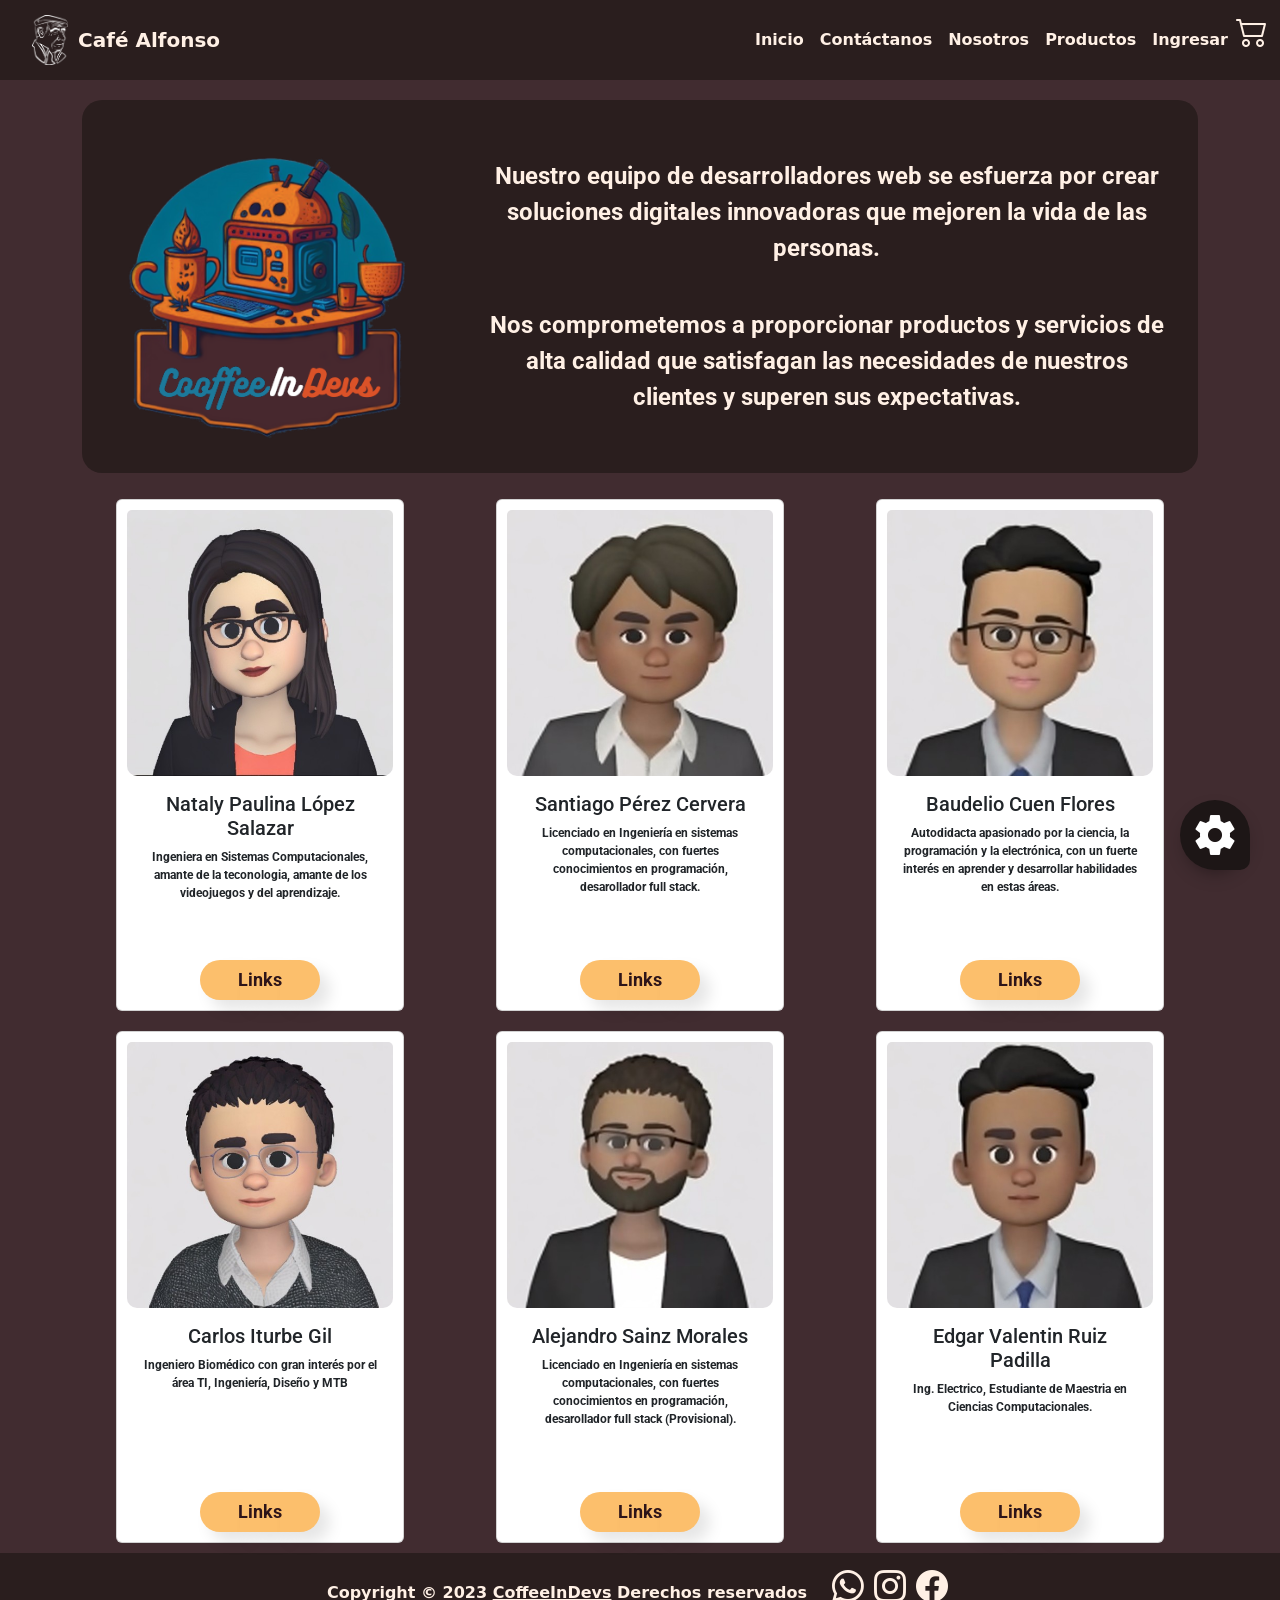
==== commit 56b749ab: "Se realizaron cambios" ====
--- a/about.html
+++ b/about.html
@@ -34,11 +34,17 @@
   <!-- div de titulo -->
   <div class="container container-about">
     <div class="row-title">
-      <div class="col">
+      <div class="row mt-3">
         <!-- <h3 id="title">CoffeInDevs</h1> -->
-        <img src = "./assets/img/logo-cid-blanco.png" id="logo-cid" alt="logo de CoffeInDevs">
-        <hr>
-        <h5 id="subtitle">Nuestro equipo de desarrolladores web se esfuerza por crear soluciones digitales innovadoras que mejoren la vida de las personas. Nos comprometemos a proporcionar productos y servicios de alta calidad que satisfagan las necesidades de nuestros clientes y superen sus expectativas.</h3>
+        <div class="col-lg-4 col-sm-12">
+          <img class="img-fluid" src = "./assets/img/logo.png" id="image-logo" alt="Logo de CoffeInDevs">
+        </div>
+        <div class="col-lg-8 col-sm-12 d-flex mt-4">
+          <div class="row m-2">
+            <p id="text-logo">Nuestro equipo de desarrolladores web se esfuerza por crear soluciones digitales innovadoras que mejoren la vida de las personas.</p>
+            <p id="text-logo">Nos comprometemos a proporcionar productos y servicios de alta calidad que satisfagan las necesidades de nuestros clientes y superen sus expectativas.</p>
+          </div>
+        </div>
       </div>
     </div>
   </div>
@@ -50,7 +56,7 @@
       <!-- carta de bootstrap Nataly -->
       <div class="col-lg-4 col-md-6 col-sm-12">
         <div class="card">
-          <img src="./assets/img/about/nataly.png" class="card-img-top" alt="Imagen Nataly">
+          <img src="./assets/img/about/nataly.jpg" class="card-img-top" alt="Imagen Nataly">
           <div class="card-body">
             <h5 class="card-title">Nataly Paulina López Salazar</h5>
             <p class="card-text">Ingeniera en Sistemas Computacionales, amante de la teconologia, amante de los
@@ -71,7 +77,7 @@
       <!-- carta de bootstrap Santiago-->
       <div class="col-lg-4 col-md-6 col-sm-12">
         <div class="card">
-          <img src="./assets/img/about/santiago.png" class="card-img-top" alt="Imagen Santiago">
+          <img src="./assets/img/about/santiago.jpg" class="card-img-top" alt="Imagen Santiago">
           <div class="card-body">
             <h5 class="card-title">Santiago Pérez Cervera</h5>
             <p class="card-text">Licenciado en Ingeniería en sistemas computacionales, con fuertes conocimientos en
@@ -93,7 +99,7 @@
       <!-- carta de bootstrap Baudelio-->
       <div class="col-lg-4 col-md-6 col-sm-12">
         <div class="card">
-          <img src="./assets/img/about/baudelio.png" class="card-img-top" alt="Imagen Baudelio">
+          <img src="./assets/img/about/baudelio.jpg" class="card-img-top" alt="Imagen Baudelio">
           <div class="card-body">
             <h5 class="card-title">Baudelio Cuen Flores</h5>
             <p class="card-text">Autodidacta apasionado por la ciencia, la programación y la electrónica, con un
@@ -115,7 +121,7 @@
       <!-- carta de bootstrap Carlos-->
       <div class="col-lg-4 col-md-6 col-sm-12">
         <div class="card">
-          <img src="./assets/img/about/carlos.png" class="card-img-top" alt="Imagen Carlos">
+          <img src="./assets/img/about/carlos.jpg" class="card-img-top" alt="Imagen Carlos">
           <div class="card-body">
             <h5 class="card-title">Carlos Iturbe Gil</h5>
             <p class="card-text">Ingeniero Biomédico con gran interés por el área TI, Ingeniería, Diseño y MTB</p>
@@ -135,7 +141,7 @@
         <!-- carta de bootstrap Alejandro-->
       <div class="col-lg-4 col-md-6 col-sm-12">
         <div class="card">
-          <img src="./assets/img/about/alex.png" class="card-img-top" alt="Imagen Alejandro">
+          <img src="./assets/img/about/alex.jpg" class="card-img-top" alt="Imagen Alejandro">
           <div class="card-body">
             <h5 class="card-title">Alejandro Sainz Morales</h5>
             <p class="card-text">Licenciado en Ingeniería en sistemas computacionales, con fuertes conocimientos en
@@ -156,7 +162,7 @@
       <!-- carta de bootstrap Edgar-->
       <div class="col-lg-4 col-md-6 col-sm-12">
         <div class="card">
-          <img src="./assets/img/about/edgar.png" class="card-img-top" alt="Imagen Edgar">
+          <img src="./assets/img/about/edgar.jpg" class="card-img-top" alt="Imagen Edgar">
           <div class="card-body">
             <h5 class="card-title">Edgar Valentin Ruiz Padilla</h5>
             <p class="card-text">Ing. Electrico, Estudiante de Maestria en Ciencias Computacionales.</p>
--- a/styles/styles.css
+++ b/styles/styles.css
@@ -8,8 +8,25 @@
     --primary2: #412c30;
     --secondary: #EFB817;
     --secondary2: #fff0e5;
-    --white: #FFFFFF;
+    --white: #ffffff;
     --black: #000000;
+
+
+    --button-background: #412c30;
+    --button-text-color : #fcbf6b;
+    --button-border-color: #ffffff;
+
+    --button-background-hover: #ffd760;
+    --button-text-color-hover: #412c30;
+    --button-border-color-hover: #000000;
+
+    --form-background: #EFB817;
+    --form-text-color : #2a1e1e;
+    --form-border-color: #2a1e1e;
+
+    --label-background: #EFB817;
+    --label-text-color : #2a1e1e;
+    --label-border-color: #2a1e1e;
 }
 
 
@@ -253,10 +270,6 @@
     z-index: 2;
 }
 
-/* que sera ::before? */
-/* para que sirve inherit? me imagino que hereda el color de fondo?*/
-/* diferencias entre absolute y relative */
-/* esto es como un quadrante para hacer el diseño  */
 .fab-container .fab::before {
     content: " ";
     /* 3 linea magicas que mueven el cuadrate a donde sea */
@@ -314,11 +327,8 @@
 .fab-container .sub-button .material-icons {
     /* color con rgb */
     color: rgb(255, 255, 255);
-    /* curiosamente los iconos aparecen un poco arriba con esto se arregla */
     /* padding-top: 6px; */
 }
-
-/*Estilos formulario*/
 
 /* Estilo de alertas de formulario de informacion incorrecta */
 .warning {
@@ -337,10 +347,18 @@
     /* background-color: rebeccapurple; */
 }
 
+/* Autocompletado color background */
+input:-webkit-autofill,
+input:-webkit-autofill:hover, 
+input:-webkit-autofill:focus, 
+input:-webkit-autofill:active{
+    -webkit-box-shadow: 0 0 0 30px var(--secondary2) inset !important;
+}
+
 
 .form-label {
-    color: white !important;
-    margin: 0 0 0 8px;
+    color: var(--white) !important;
+    margin: 0 0 0 10px;
 }
 
 /* Estilos de botons de enviar */
@@ -348,9 +366,9 @@
     width: 125px;
     height: 45px;
     border-radius: 10px;
-    background-color: var(--primary2);
-    border-color: white;
-    color: #fcbf6b;
+    background-color: var(--button-background);
+    border-color: var(--button-border-color);
+    color: var(--button-text-color);
     margin: 8px;
 }
 
@@ -361,9 +379,9 @@
     
     font-size: 24px;
     border-radius: 10px;
-    background-color: var(--primary2);
-    border-color: white;
-    color: #fcbf6b;
+    background-color: var(--button-background);
+    border-color: var(--button-border-color);
+    color: var(--button-text-color);
 
     display: flex;
     justify-content: center;
@@ -372,18 +390,13 @@
 
 .small-button:hover,
 .button:hover {
-    background-color: #fcbf6b;
-    border-color: transparent;
-    color: var(--black);
+    background-color: var(--button-background-hover);
+    border-color: var(--button-border-color-hover);
+    color: var(--button-text-color-hover);
     transition: 0.4s;
 }
 
-.form-control{
-    /* color: black !important; */
-    /* background-color: blacfasdfk; */
-}
-
-.navbar-light .navbar-toggler-icon {
-    background-image: url("data:image/svg+xml,%3csvg xmlns='http://www.w3.org/2000/svg' width='30' height='30' viewBox='0 0 30 30'%3e%3cpath stroke='rgba(0, 0, 0, 0.5)' stroke-linecap='round' stroke-miterlimit='10' stroke-width='2' d='M4 7h22M4 15h22M4 23h22'/%3e%3c/svg%3e");
-}
-
+.text-label{
+    color: var(--white);
+}
+
--- a/styles/about.css
+++ b/styles/about.css
@@ -25,9 +25,12 @@
 }
 
 /* logo del equipo  */
-#logo-cid{
-    height: 250px;
-    width: 450px;
+#image-logo{
+    padding: 16px;
+}
+
+#text-logo{
+    font-size: 1.5rem;
 }
 
 .card {
@@ -145,4 +148,4 @@
 /* Cambia los iconos de a color hover blaco para hacer constraste */
 .links:hover a:hover {
     color: #ffffff;
-}+}
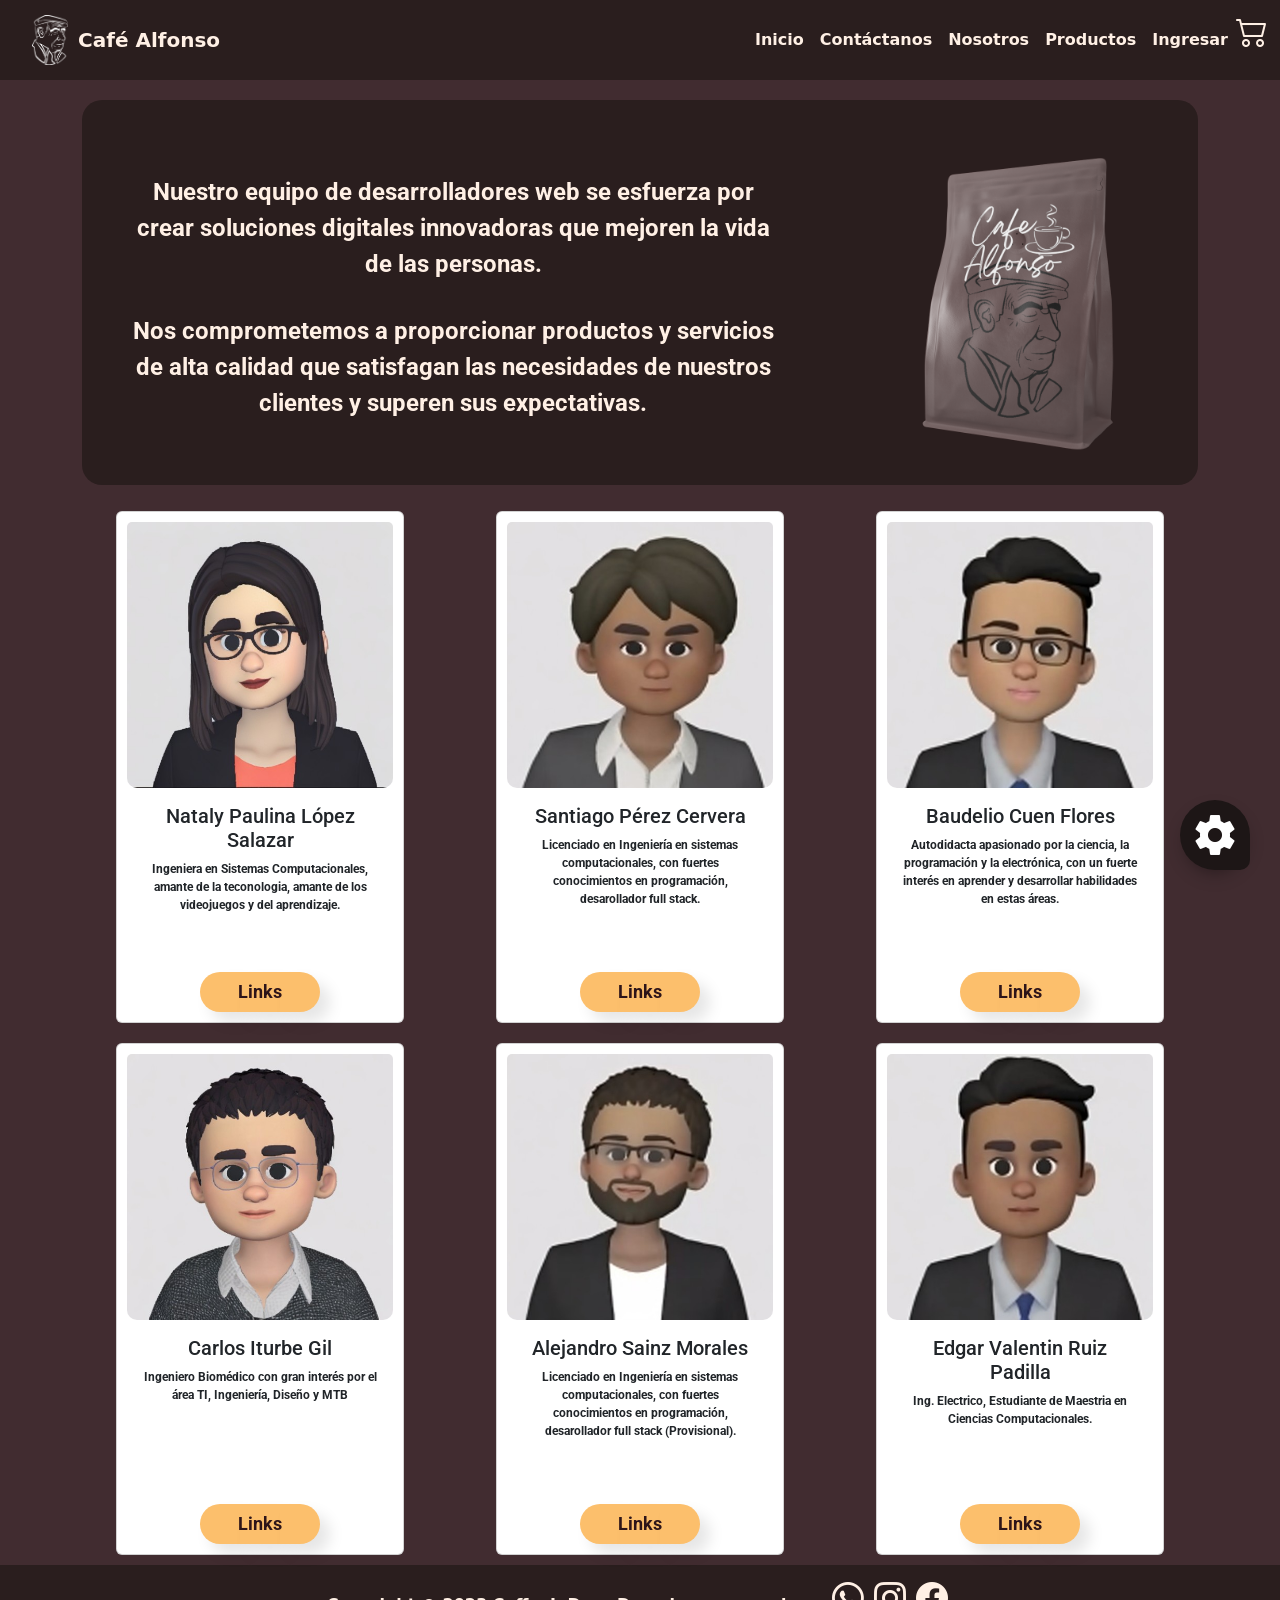
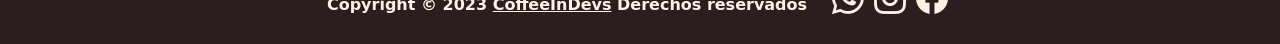
==== commit e8a9e984: "Se realizaron cambios" ====
--- a/about.html
+++ b/about.html
@@ -36,14 +36,14 @@
     <div class="row-title">
       <div class="row mt-3">
         <!-- <h3 id="title">CoffeInDevs</h1> -->
+          <div class="col-lg-8 col-sm-12 d-flex mt-4">
+            <div class="row m-2 p-3">
+              <p id="text-logo">Nuestro equipo de desarrolladores web se esfuerza por crear soluciones digitales innovadoras que mejoren la vida de las personas.</p>
+              <p id="text-logo">Nos comprometemos a proporcionar productos y servicios de alta calidad que satisfagan las necesidades de nuestros clientes y superen sus expectativas.</p>
+            </div>
+          </div>
         <div class="col-lg-4 col-sm-12">
-          <img class="img-fluid" src = "./assets/img/logo.png" id="image-logo" alt="Logo de CoffeInDevs">
-        </div>
-        <div class="col-lg-8 col-sm-12 d-flex mt-4">
-          <div class="row m-2">
-            <p id="text-logo">Nuestro equipo de desarrolladores web se esfuerza por crear soluciones digitales innovadoras que mejoren la vida de las personas.</p>
-            <p id="text-logo">Nos comprometemos a proporcionar productos y servicios de alta calidad que satisfagan las necesidades de nuestros clientes y superen sus expectativas.</p>
-          </div>
+          <img class="img-fluid" src = "./assets/img/logo_contacto.png" id="image-logo" alt="Logo de CoffeInDevs">
         </div>
       </div>
     </div>
